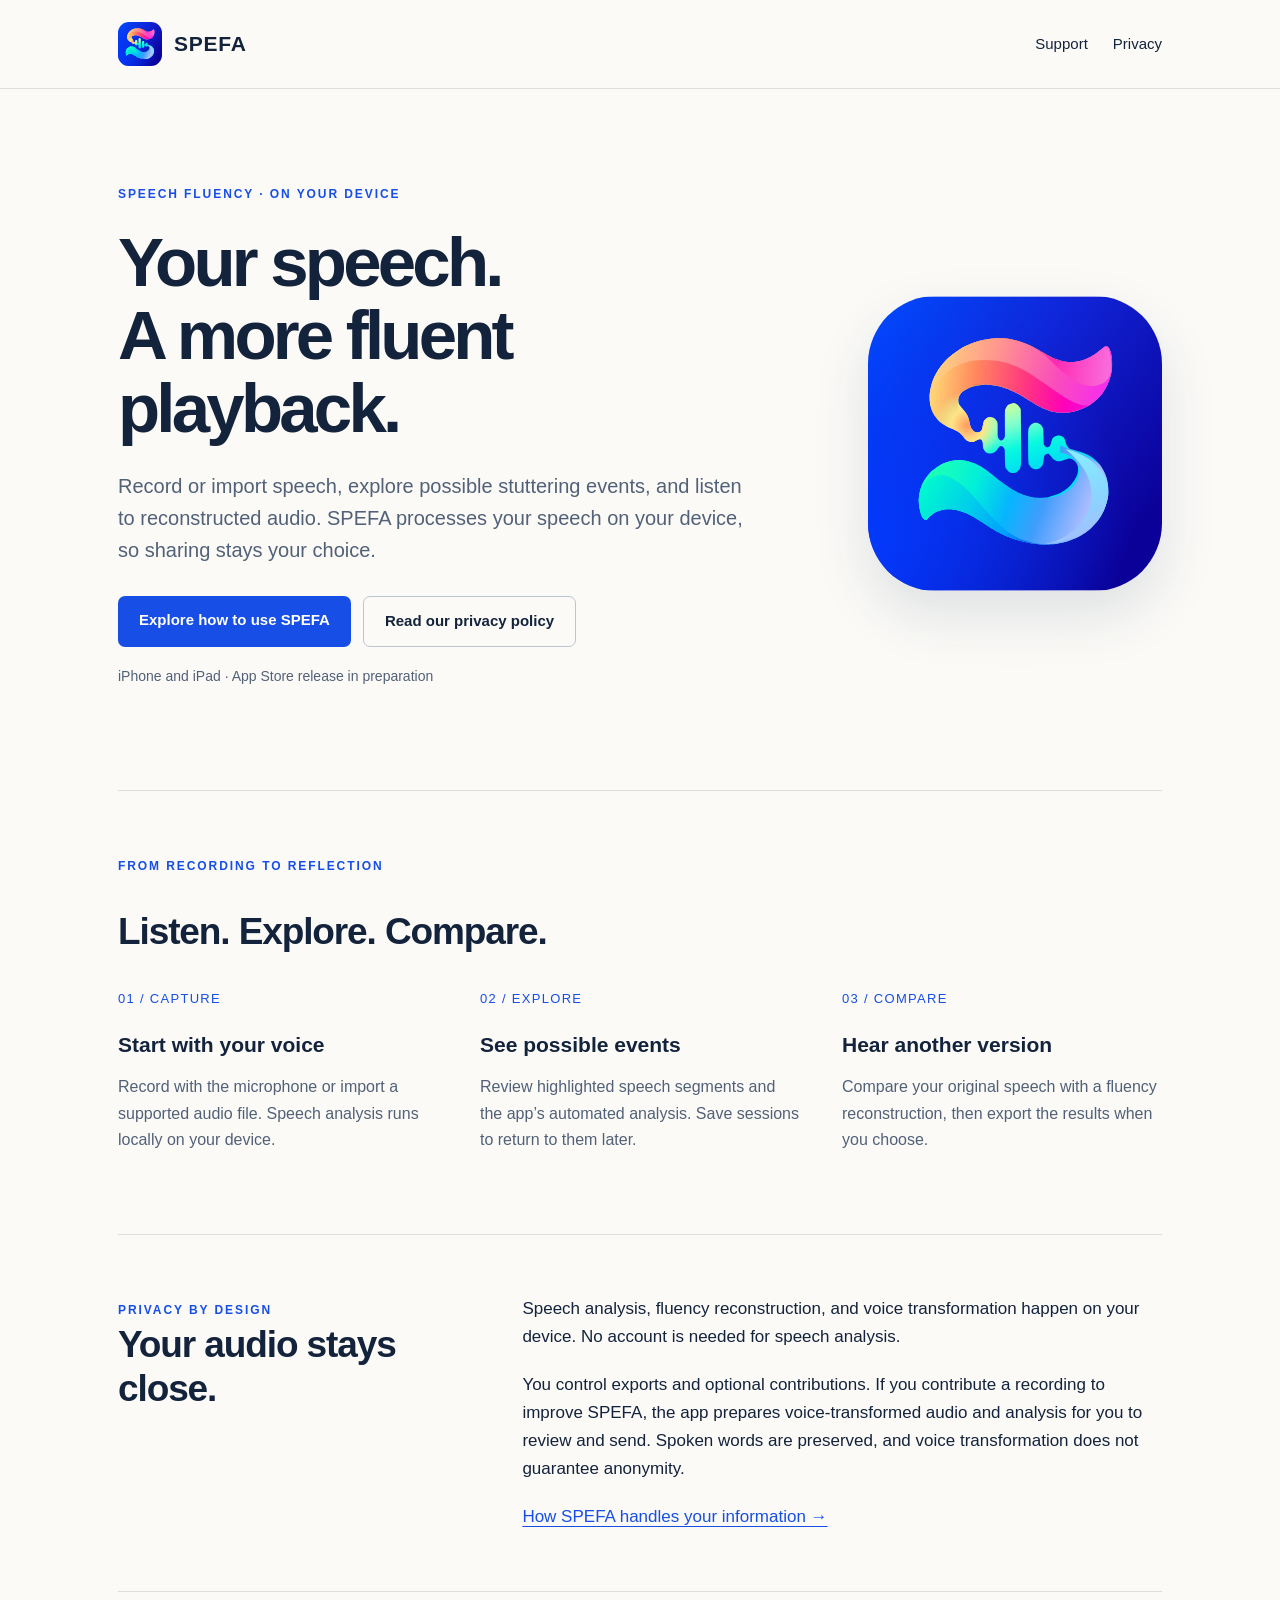
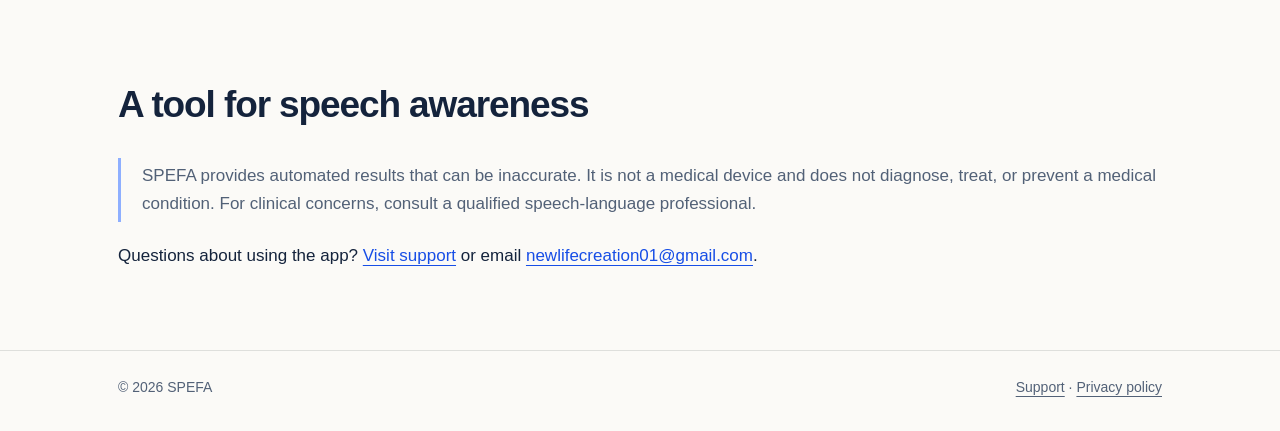
==== spefa/index.html @ d08493fe "Add SPEFA app website, support, and privacy policy" ====
<!doctype html>
<html lang="en"><head><meta charset="utf-8"><meta name="viewport" content="width=device-width, initial-scale=1"><meta name="description" content="Private speech analysis and fluency reconstruction on your device."><meta name="theme-color" content="#fbfaf7"><title>SPEFA: Speech Fluency</title><link rel="icon" type="image/svg+xml" href="assets/logo.svg"><link rel="stylesheet" href="assets/site.css"></head><body><a class="skip" href="#main">Skip to content</a><header><div class="wrap"><nav aria-label="Main navigation"><a class="brand" href="./"><img src="assets/logo.svg" alt="" width="44" height="44">SPEFA</a><div class="navlinks"><a href="support/">Support</a><a href="privacy/">Privacy</a></div></nav></div></header>
<main id="main"><div class="wrap"><section class="hero"><div><span class="eyebrow">Speech fluency · On your device</span><h1>Your speech.<br>A more fluent playback.</h1><p class="intro">Record or import speech, explore possible stuttering events, and listen to reconstructed audio. SPEFA processes your speech on your device, so sharing stays your choice.</p><div class="actions"><a class="button" href="support/">Explore how to use SPEFA</a><a class="button secondary" href="privacy/">Read our privacy policy</a></div><p class="small" style="margin-top:18px">iPhone and iPad · App Store release in preparation</p></div><img class="hero-icon" src="assets/logo.svg" alt="SPEFA’s multicolored S with an integrated audio waveform" width="295" height="295"></section>
<section class="section" aria-labelledby="how"><span class="eyebrow">From recording to reflection</span><h2 id="how">Listen. Explore. Compare.</h2><div class="steps"><article><span class="step-number">01 / CAPTURE</span><h3>Start with your voice</h3><p>Record with the microphone or import a supported audio file. Speech analysis runs locally on your device.</p></article><article><span class="step-number">02 / EXPLORE</span><h3>See possible events</h3><p>Review highlighted speech segments and the app’s automated analysis. Save sessions to return to them later.</p></article><article><span class="step-number">03 / COMPARE</span><h3>Hear another version</h3><p>Compare your original speech with a fluency reconstruction, then export the results when you choose.</p></article></div></section>
<section class="section privacy-block" aria-labelledby="privacy"><div><span class="eyebrow">Privacy by design</span><h2 id="privacy">Your audio stays close.</h2></div><div><p>Speech analysis, fluency reconstruction, and voice transformation happen on your device. No account is needed for speech analysis.</p><p>You control exports and optional contributions. If you contribute a recording to improve SPEFA, the app prepares voice-transformed audio and analysis for you to review and send. Spoken words are preserved, and voice transformation does not guarantee anonymity.</p><a href="privacy/">How SPEFA handles your information →</a></div></section>
<section class="section"><h2>A tool for speech awareness</h2><p class="note">SPEFA provides automated results that can be inaccurate. It is not a medical device and does not diagnose, treat, or prevent a medical condition. For clinical concerns, consult a qualified speech-language professional.</p><p>Questions about using the app? <a href="support/">Visit support</a> or email <a href="mailto:newlifecreation01@gmail.com">newlifecreation01@gmail.com</a>.</p></section></div></main><footer><div class="wrap footer-inner"><span>© 2026 SPEFA</span><span><a href="support/">Support</a> · <a href="privacy/">Privacy policy</a></span></div></footer></body></html>
---- spefa/assets/site.css ----
:root{color-scheme:light;--ink:#14233c;--muted:#526177;--paper:#fbfaf7;--line:#dedfdc;--blue:#174ee6}*{box-sizing:border-box}html{scroll-behavior:smooth}body{margin:0;background:var(--paper);color:var(--ink);font:17px/1.65 -apple-system,BlinkMacSystemFont,"Segoe UI",sans-serif}a{color:var(--blue);text-underline-offset:4px}a:focus-visible,button:focus-visible{outline:3px solid #ff9e60;outline-offset:5px}.wrap{max-width:1100px;margin:auto;padding:0 28px}.skip{position:absolute;left:24px;top:-100px}.skip:focus{top:12px;background:white;padding:12px;z-index:2}header{border-bottom:1px solid var(--line)}nav{display:flex;align-items:center;justify-content:space-between;gap:24px;padding:22px 0}.brand{display:flex;align-items:center;gap:12px;text-decoration:none;color:var(--ink);font-size:21px;font-weight:750;letter-spacing:.035em}.brand img{width:44px;height:44px;border-radius:11px}.navlinks{display:flex;gap:25px;font-size:15px}.navlinks a{color:var(--ink);text-decoration:none}.hero{display:grid;grid-template-columns:1.4fr .6fr;gap:65px;align-items:center;padding:90px 0 82px}.eyebrow{font-size:12px;font-weight:750;letter-spacing:.16em;text-transform:uppercase;color:var(--blue)}h1{font-size:clamp(42px,6vw,69px);line-height:1.06;letter-spacing:-.055em;margin:19px 0 25px;font-weight:750}h2{font-size:clamp(27px,3vw,37px);line-height:1.2;letter-spacing:-.03em}h3{font-size:21px;margin:0 0 12px}p{margin:0 0 20px}.intro{max-width:640px;font-size:20px;color:var(--muted);line-height:1.6}.hero-icon{width:100%;max-width:295px;border-radius:23%;box-shadow:0 24px 55px #16376320;justify-self:end}.actions{display:flex;flex-wrap:wrap;gap:12px;margin-top:30px}.button{display:inline-block;padding:12px 21px;border-radius:7px;background:var(--blue);color:white;text-decoration:none;font-size:15px;font-weight:650}.button.secondary{background:transparent;border:1px solid #bcc4d1;color:var(--ink)}.small{font-size:14px;color:var(--muted)}section.section{padding:60px 0;border-top:1px solid var(--line)}.steps{display:grid;grid-template-columns:repeat(3,1fr);gap:42px;margin-top:34px}.step-number{display:block;font-size:13px;letter-spacing:.1em;color:var(--blue);margin-bottom:18px}.steps p{font-size:16px;color:var(--muted)}.privacy-block{display:grid;grid-template-columns:.7fr 1.3fr;gap:60px}.privacy-block h2{margin-top:0}.reading{max-width:760px;padding:62px 0 70px}.reading h1{font-size:48px}.reading h2{font-size:27px;margin-top:35px}.reading li{margin-bottom:12px}.note{border-left:3px solid #8eafff;padding:4px 0 4px 21px;color:var(--muted)}footer{border-top:1px solid var(--line);font-size:14px;color:var(--muted);padding:25px 0 32px}.footer-inner{display:flex;justify-content:space-between;gap:25px;flex-wrap:wrap}footer a{color:var(--muted)}@media(max-width:700px){.wrap{padding:0 22px}.hero{grid-template-columns:1fr;gap:32px;padding:48px 0}.hero-icon{width:130px;grid-row:1;justify-self:start}.intro{font-size:18px}.steps,.privacy-block{grid-template-columns:1fr;gap:25px}nav{gap:15px}.navlinks{gap:15px;font-size:14px}.brand{font-size:18px}.brand img{width:36px;height:36px}.reading{padding-top:40px}.reading h1{font-size:39px}}@media(prefers-reduced-motion:reduce){html{scroll-behavior:auto}}
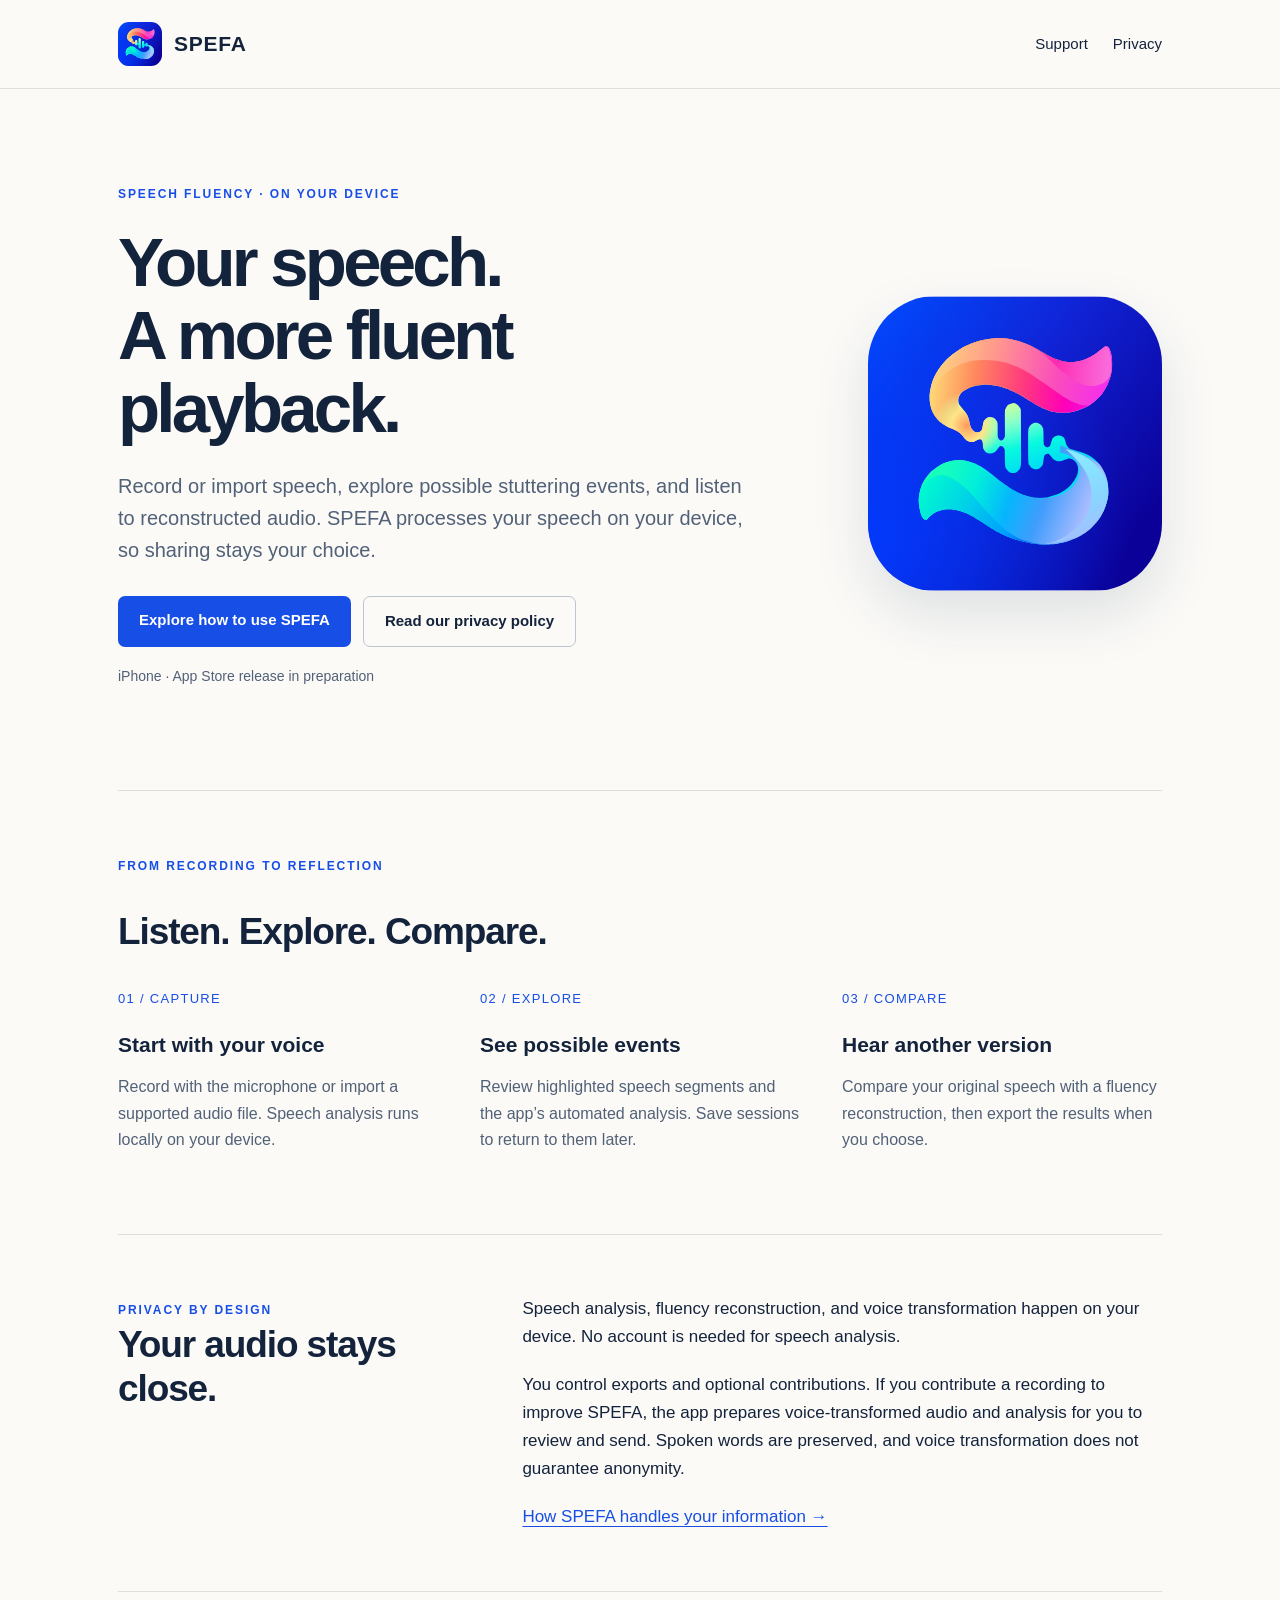
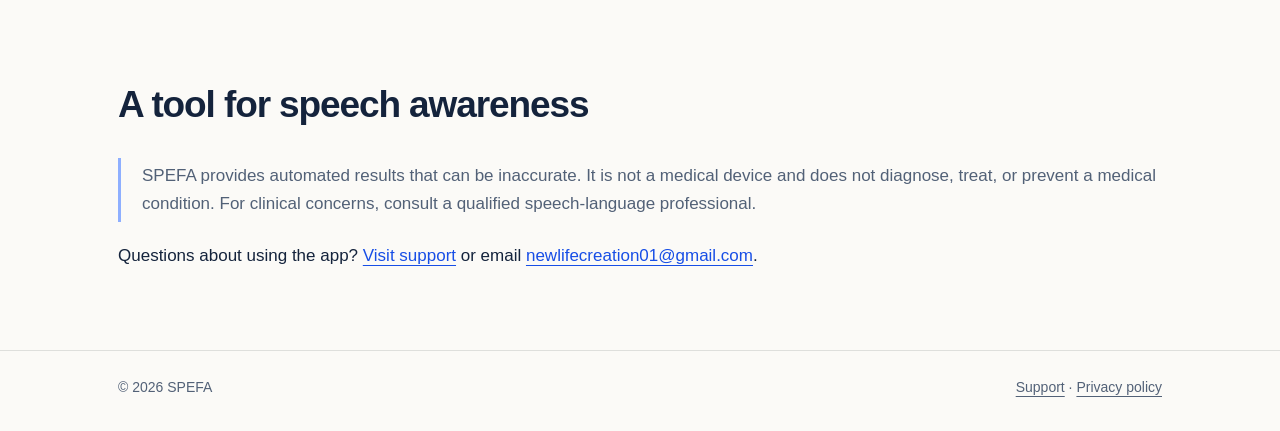
==== commit 3b0c09d6: "Describe SPEFA as an iPhone app" ====
--- a/spefa/index.html
+++ b/spefa/index.html
@@ -1,6 +1,6 @@
 <!doctype html>
 <html lang="en"><head><meta charset="utf-8"><meta name="viewport" content="width=device-width, initial-scale=1"><meta name="description" content="Private speech analysis and fluency reconstruction on your device."><meta name="theme-color" content="#fbfaf7"><title>SPEFA: Speech Fluency</title><link rel="icon" type="image/svg+xml" href="assets/logo.svg"><link rel="stylesheet" href="assets/site.css"></head><body><a class="skip" href="#main">Skip to content</a><header><div class="wrap"><nav aria-label="Main navigation"><a class="brand" href="./"><img src="assets/logo.svg" alt="" width="44" height="44">SPEFA</a><div class="navlinks"><a href="support/">Support</a><a href="privacy/">Privacy</a></div></nav></div></header>
-<main id="main"><div class="wrap"><section class="hero"><div><span class="eyebrow">Speech fluency · On your device</span><h1>Your speech.<br>A more fluent playback.</h1><p class="intro">Record or import speech, explore possible stuttering events, and listen to reconstructed audio. SPEFA processes your speech on your device, so sharing stays your choice.</p><div class="actions"><a class="button" href="support/">Explore how to use SPEFA</a><a class="button secondary" href="privacy/">Read our privacy policy</a></div><p class="small" style="margin-top:18px">iPhone and iPad · App Store release in preparation</p></div><img class="hero-icon" src="assets/logo.svg" alt="SPEFA’s multicolored S with an integrated audio waveform" width="295" height="295"></section>
+<main id="main"><div class="wrap"><section class="hero"><div><span class="eyebrow">Speech fluency · On your device</span><h1>Your speech.<br>A more fluent playback.</h1><p class="intro">Record or import speech, explore possible stuttering events, and listen to reconstructed audio. SPEFA processes your speech on your device, so sharing stays your choice.</p><div class="actions"><a class="button" href="support/">Explore how to use SPEFA</a><a class="button secondary" href="privacy/">Read our privacy policy</a></div><p class="small" style="margin-top:18px">iPhone · App Store release in preparation</p></div><img class="hero-icon" src="assets/logo.svg" alt="SPEFA’s multicolored S with an integrated audio waveform" width="295" height="295"></section>
 <section class="section" aria-labelledby="how"><span class="eyebrow">From recording to reflection</span><h2 id="how">Listen. Explore. Compare.</h2><div class="steps"><article><span class="step-number">01 / CAPTURE</span><h3>Start with your voice</h3><p>Record with the microphone or import a supported audio file. Speech analysis runs locally on your device.</p></article><article><span class="step-number">02 / EXPLORE</span><h3>See possible events</h3><p>Review highlighted speech segments and the app’s automated analysis. Save sessions to return to them later.</p></article><article><span class="step-number">03 / COMPARE</span><h3>Hear another version</h3><p>Compare your original speech with a fluency reconstruction, then export the results when you choose.</p></article></div></section>
 <section class="section privacy-block" aria-labelledby="privacy"><div><span class="eyebrow">Privacy by design</span><h2 id="privacy">Your audio stays close.</h2></div><div><p>Speech analysis, fluency reconstruction, and voice transformation happen on your device. No account is needed for speech analysis.</p><p>You control exports and optional contributions. If you contribute a recording to improve SPEFA, the app prepares voice-transformed audio and analysis for you to review and send. Spoken words are preserved, and voice transformation does not guarantee anonymity.</p><a href="privacy/">How SPEFA handles your information →</a></div></section>
 <section class="section"><h2>A tool for speech awareness</h2><p class="note">SPEFA provides automated results that can be inaccurate. It is not a medical device and does not diagnose, treat, or prevent a medical condition. For clinical concerns, consult a qualified speech-language professional.</p><p>Questions about using the app? <a href="support/">Visit support</a> or email <a href="mailto:newlifecreation01@gmail.com">newlifecreation01@gmail.com</a>.</p></section></div></main><footer><div class="wrap footer-inner"><span>© 2026 SPEFA</span><span><a href="support/">Support</a> · <a href="privacy/">Privacy policy</a></span></div></footer></body></html>
